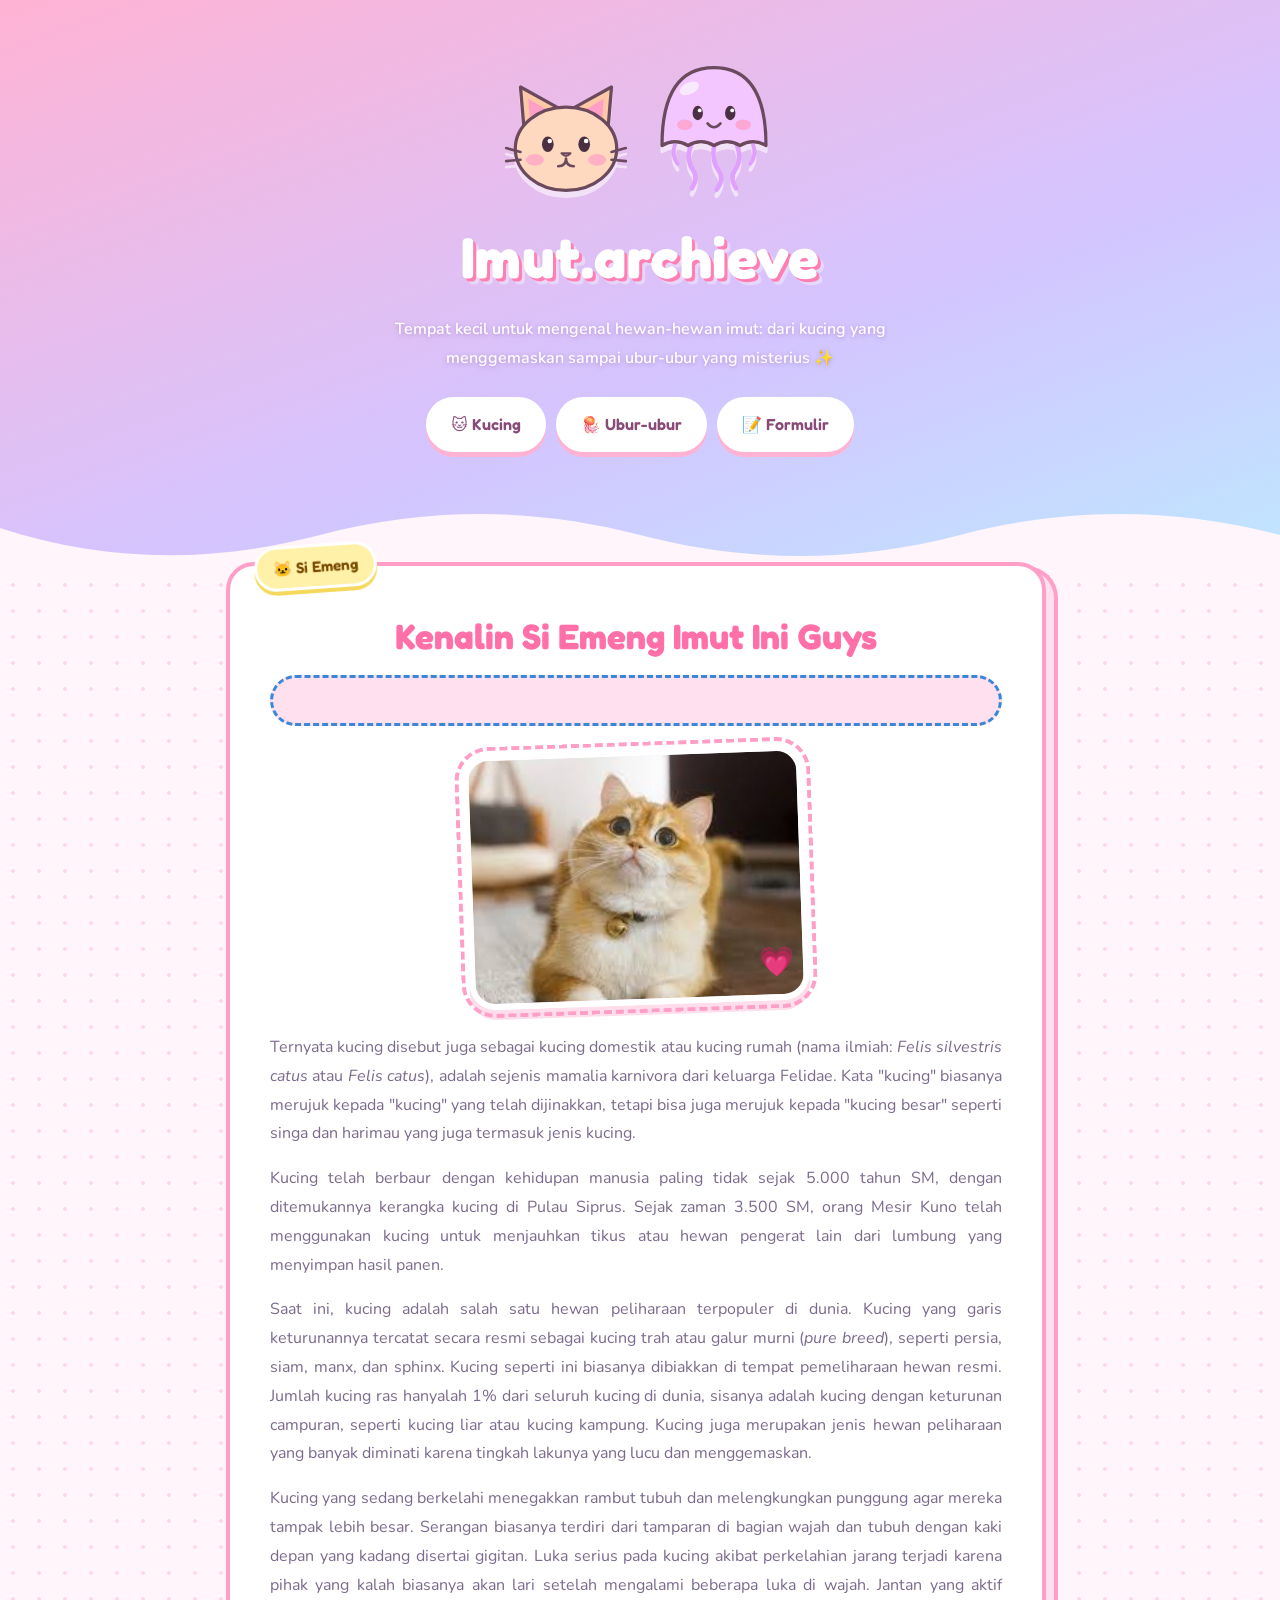
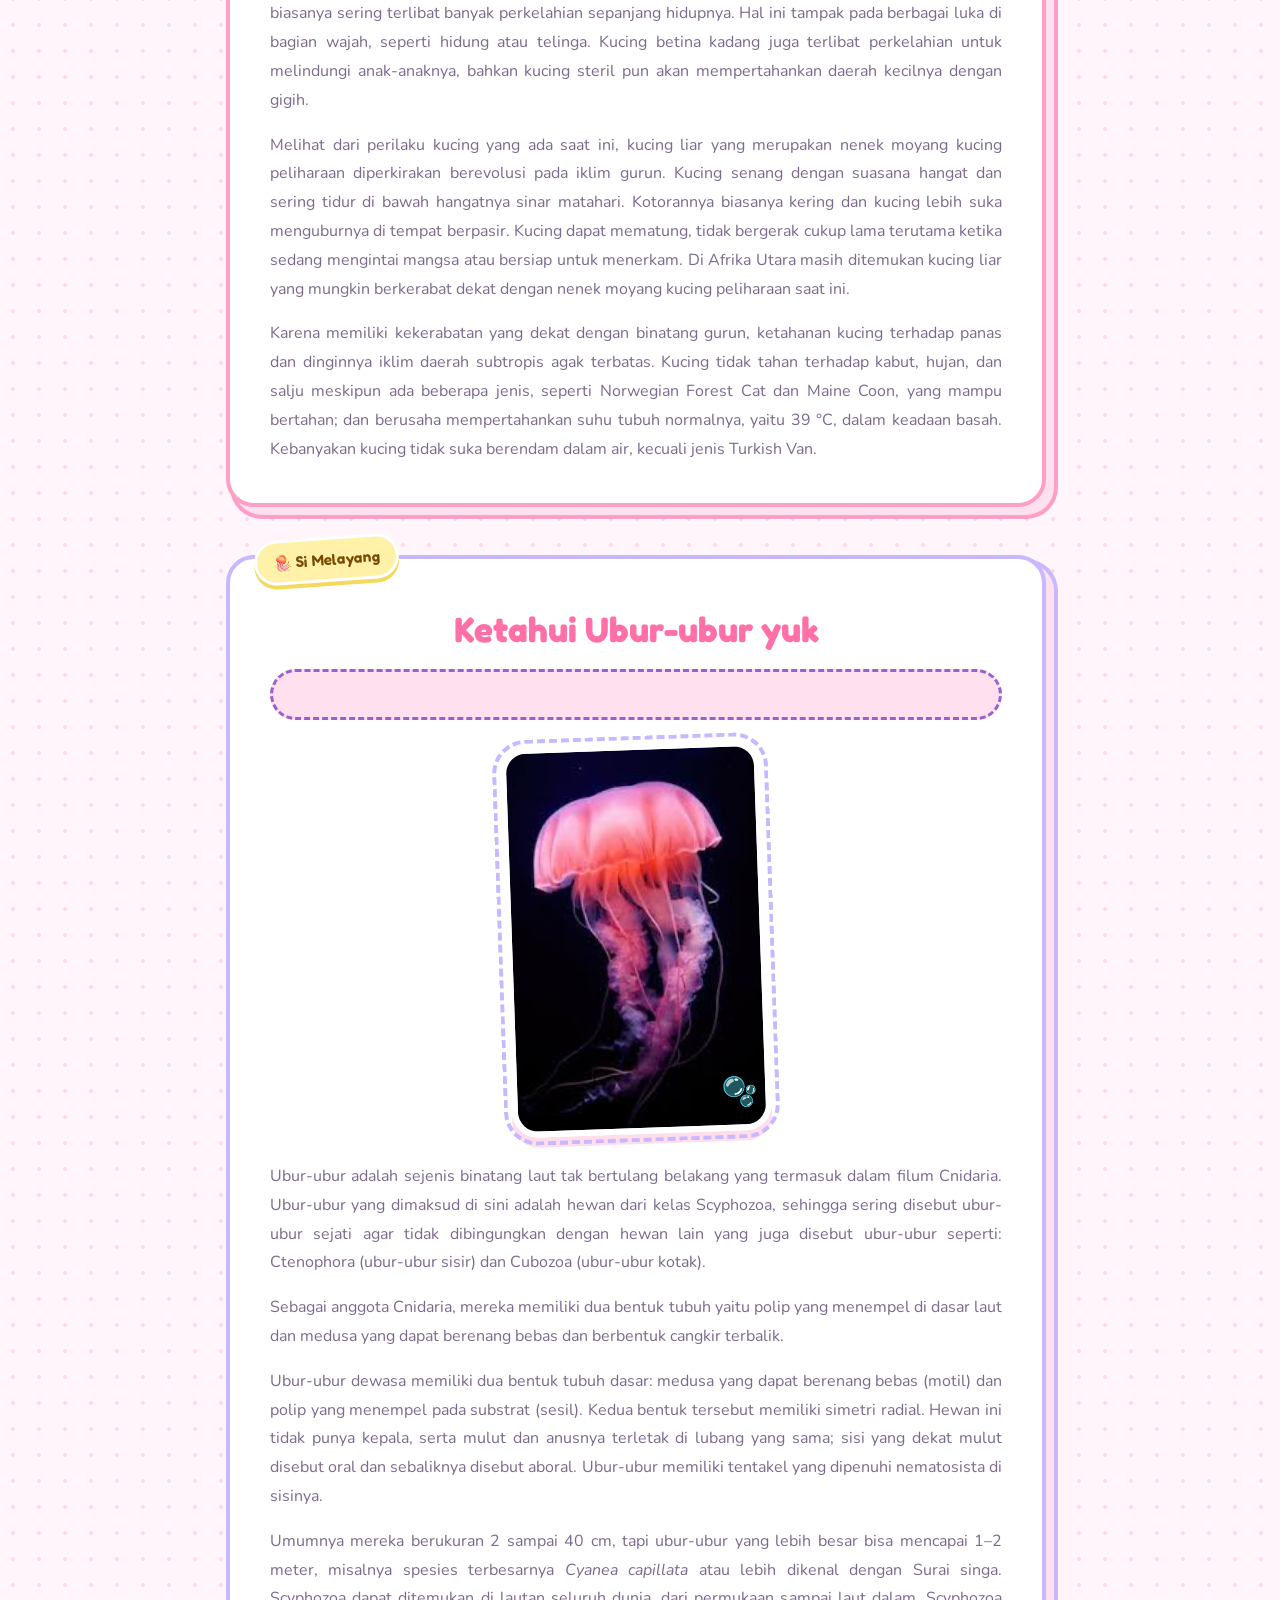
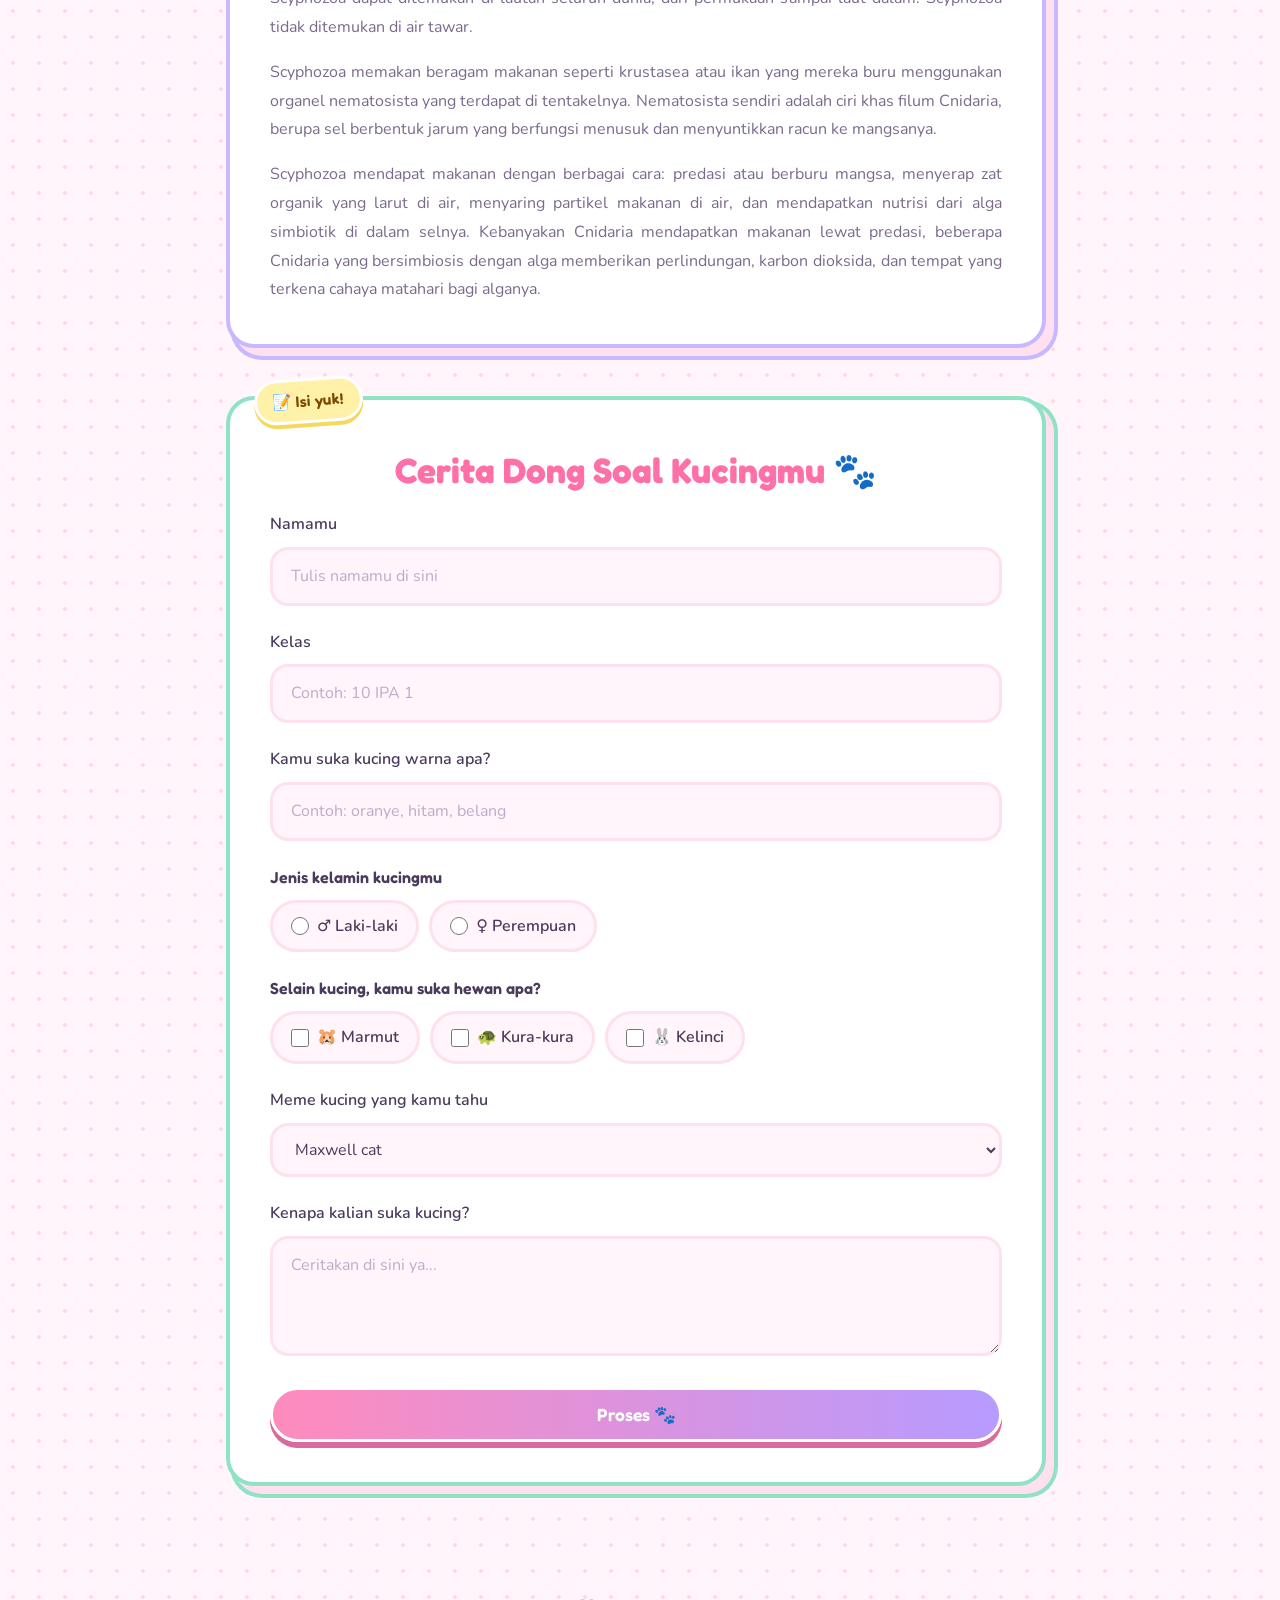
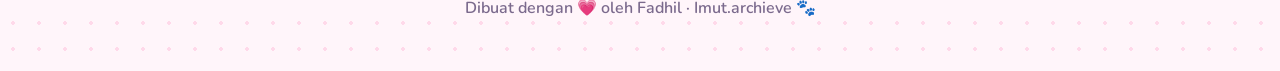
==== index.html @ 43abae55 "Rename index.html.html to index.html" ====
<!DOCTYPE html>
<html lang="id">
<head>
<meta charset="UTF-8">
<meta name="viewport" content="width=device-width, initial-scale=1">
<meta name="description" content="Kenalan dengan kucing dan ubur-ubur yang imut, plus formulir kecil tentang kucing favoritmu.">
<meta name="theme-color" content="#ff9ec7">
<title>Imut.archieve</title>

<link rel="preconnect" href="https://fonts.googleapis.com">
<link rel="preconnect" href="https://fonts.gstatic.com" crossorigin>
<link href="https://fonts.googleapis.com/css2?family=Fredoka:wght@400;500;600;700&family=Nunito:wght@400;600;700&display=swap" rel="stylesheet">

<style>
  /* ========== 1. WARNA PASTEL & PENGATURAN DASAR ========== */
  :root {
    --bg: #fff5fa;
    --dots: #ffd9ea;
    --card: #ffffff;
    --text: #4a3b5c;
    --muted: #7b6a8d;
    --pink: #ff9ec7;
    --pink-soft: #ffe0ee;
    --lavender: #c7b8ff;
    --mint: #b8f0dc;
    --sky: #bfe6ff;
    --yellow: #fff1a8;
    --accent: #ff6fa8;
    --radius: 28px;
  }

  /* Mode gelap yang tetap lembut */
  @media (prefers-color-scheme: dark) {
    :root {
      --bg: #231a33;
      --dots: #33264a;
      --card: #2e2342;
      --text: #fbeeff;
      --muted: #cdbde0;
      --pink-soft: #43305c;
    }
  }

  * { box-sizing: border-box; margin: 0; padding: 0; }
  html { scroll-behavior: smooth; }

  body {
    font-family: "Nunito", system-ui, -apple-system, "Segoe UI", Roboto, Arial, sans-serif;
    color: var(--text);
    line-height: 1.8;
    background-color: var(--bg);
    background-image: radial-gradient(var(--dots) 2px, transparent 2px);
    background-size: 26px 26px;
    -webkit-text-size-adjust: 100%;
    overflow-x: hidden;
  }

  img, svg { max-width: 100%; display: block; }

  h1, h2, h3, legend, .btn, .nav a {
    font-family: "Fredoka", "Nunito", system-ui, sans-serif;
  }

  /* ========== 2. HIASAN MELAYANG (emoji lucu di latar) ========== */
  .floaties { position: fixed; inset: 0; pointer-events: none; z-index: 0; overflow: hidden; }
  .floaties span {
    position: absolute;
    bottom: -60px;
    font-size: 1.6rem;
    opacity: .55;
    animation: rise 16s linear infinite;
  }
  .floaties span:nth-child(1) { left: 6%;  animation-delay: 0s;  }
  .floaties span:nth-child(2) { left: 22%; animation-delay: 4s;  font-size: 1.2rem; }
  .floaties span:nth-child(3) { left: 40%; animation-delay: 8s;  }
  .floaties span:nth-child(4) { left: 58%; animation-delay: 2s;  font-size: 1.1rem; }
  .floaties span:nth-child(5) { left: 76%; animation-delay: 6s;  }
  .floaties span:nth-child(6) { left: 92%; animation-delay: 10s; font-size: 1.3rem; }

  @keyframes rise {
    0%   { transform: translateY(0) rotate(0deg); }
    100% { transform: translateY(-115vh) rotate(25deg); }
  }

  /* ========== 3. HERO ========== */
  .hero {
    position: relative;
    z-index: 1;
    text-align: center;
    padding: 48px 20px 110px;
    background: linear-gradient(160deg, #ffb3d4 0%, #d4c4ff 60%, #bfe6ff 100%);
  }
  .hero .wave {
    position: absolute;
    left: 0; bottom: -1px;
    width: 100%;
    height: 70px;
    fill: var(--bg);
  }

  .mascots {
    display: flex;
    justify-content: center;
    align-items: flex-end;
    gap: 18px;
    margin-bottom: 8px;
  }
  .mascots svg { width: clamp(86px, 22vw, 130px); height: auto; filter: drop-shadow(0 6px 0 rgba(255,255,255,.55)); }
  .mascots .m-cat   { animation: bounce 2.4s ease-in-out infinite; }
  .mascots .m-jelly { animation: floaty 3.2s ease-in-out infinite; }

  .hero h1 {
    font-size: clamp(2.2rem, 8vw, 3.6rem);
    font-weight: 700;
    color: #fff;
    letter-spacing: .5px;
    text-shadow: 3px 3px 0 #ff7fb3, 6px 6px 0 rgba(255, 255, 255, .35);
  }
  .hero p {
    max-width: 520px;
    margin: 6px auto 24px;
    color: #fff;
    font-weight: 600;
    text-shadow: 0 1px 4px rgba(120, 60, 140, .35);
  }

  .nav { display: flex; gap: 10px; justify-content: center; flex-wrap: wrap; }
  .nav a {
    text-decoration: none;
    font-weight: 600;
    color: #8a4a78;
    background: #fff;
    padding: 10px 22px;
    border-radius: 999px;
    border: 3px solid #fff;
    box-shadow: 0 5px 0 #ffb3d4;
    transition: transform .15s, box-shadow .15s;
  }
  .nav a:hover  { transform: translateY(-3px) rotate(-2deg); box-shadow: 0 8px 0 #ffb3d4; }
  .nav a:active { transform: translateY(3px); box-shadow: 0 2px 0 #ffb3d4; }

  @keyframes bounce {
    0%, 100% { transform: translateY(0) rotate(-3deg); }
    50%      { transform: translateY(-14px) rotate(3deg); }
  }
  @keyframes floaty {
    0%, 100% { transform: translateY(0); }
    50%      { transform: translateY(-18px); }
  }

  /* ========== 4. KARTU ========== */
  main {
    position: relative;
    z-index: 1;
    max-width: 860px;
    margin: 0 auto;
    padding: 0 16px 40px;
  }

  .card {
    position: relative;
    background: var(--card);
    border: 4px solid var(--pink);
    border-radius: var(--radius);
    box-shadow: 8px 8px 0 var(--pink-soft), 8px 8px 0 4px var(--pink);
    padding: clamp(22px, 4vw, 40px);
    margin: 0 8px 48px 0;
    scroll-margin-top: 20px;
  }
  .card.lav  { border-color: var(--lavender); box-shadow: 8px 8px 0 var(--pink-soft), 8px 8px 0 4px var(--lavender); }
  .card.mint { border-color: #8fe3c4;        box-shadow: 8px 8px 0 var(--pink-soft), 8px 8px 0 4px #8fe3c4; }

  .badge {
    position: absolute;
    top: -22px; left: 24px;
    font-family: "Fredoka", sans-serif;
    font-weight: 600;
    font-size: .95rem;
    padding: 6px 16px;
    border-radius: 999px;
    color: #7a4a00;
    background: var(--yellow);
    border: 3px solid #fff;
    box-shadow: 0 4px 0 #f5d95c;
    transform: rotate(-4deg);
  }

  .card h2 {
    text-align: center;
    font-size: clamp(1.5rem, 5vw, 2.2rem);
    font-weight: 700;
    color: var(--accent);
    margin: 8px 0 16px;
    line-height: 1.3;
  }
  .card p { margin-bottom: 16px; color: var(--muted); text-align: justify; hyphens: auto; }
  .card p:last-child { margin-bottom: 0; }

  /* ========== 5. TEKS BERJALAN ========== */
  .ticker {
    overflow: hidden;
    white-space: nowrap;
    border-radius: 999px;
    padding: 8px 0;
    margin-bottom: 24px;
    font-weight: 700;
    border: 3px dashed currentColor;
    background: var(--pink-soft);
  }
  .ticker span { display: inline-block; padding-left: 100%; animation: scroll 14s linear infinite; }
  .ticker:hover span { animation-play-state: paused; }
  .ticker.blue   { color: #3a86d8; }
  .ticker.purple { color: #9a5fd0; }

  @keyframes scroll {
    from { transform: translateX(0); }
    to   { transform: translateX(-100%); }
  }

  /* ========== 6. FOTO HEWAN (selalu tampil) ========== */
  /* Foto asli ada di depan. Jika gagal dimuat, ilustrasi imut di belakangnya yang terlihat. */
  .photo-frame {
    position: relative;
    width: min(100%, 340px);
    aspect-ratio: 4 / 3;
    margin: 8px auto 28px;
    border-radius: 26px;
    border: 6px solid #fff;
    outline: 4px dashed var(--pink);
    outline-offset: 4px;
    background: linear-gradient(160deg, var(--pink-soft), #e6dcff);
    overflow: hidden;
    box-shadow: 0 10px 0 rgba(255, 158, 199, .35);
    transform: rotate(-2deg);
    transition: transform .3s;
  }
  .photo-frame:hover { transform: rotate(2deg) scale(1.04); }
  .photo-frame .fallback {
    position: absolute; inset: 0;
    display: grid; place-items: center;
    padding: 12px;
  }
  .photo-frame .fallback svg { width: 62%; height: auto; animation: floaty 3s ease-in-out infinite; }
  .photo-frame img {
    position: absolute; inset: 0;
    width: 100%; height: 100%;
    object-fit: cover;
    background: #fff;
  }
  .photo-frame.lav { outline-color: var(--lavender); }
  .photo-frame.tall { aspect-ratio: 2 / 3; width: min(100%, 260px); }

  .photo-frame .sticker {
    position: absolute;
    right: 8px; bottom: 6px;
    font-size: 1.8rem;
    z-index: 2;
    animation: bounce 2s ease-in-out infinite;
  }

  /* ========== 7. FORMULIR ========== */
  form { display: grid; gap: 22px; }
  fieldset { border: none; }
  label, legend { display: block; font-weight: 600; margin-bottom: 8px; color: var(--text); }

  input[type="text"], select, textarea {
    width: 100%;
    font: inherit;
    padding: 12px 18px;
    color: var(--text);
    background: var(--bg);
    border: 3px solid var(--pink-soft);
    border-radius: 18px;
    outline: none;
    transition: border-color .2s, box-shadow .2s, transform .2s;
  }
  input[type="text"]::placeholder, textarea::placeholder { color: #c0aacb; }
  input[type="text"]:focus, select:focus, textarea:focus {
    border-color: var(--pink);
    box-shadow: 0 0 0 5px rgba(255, 158, 199, .3);
    transform: scale(1.01);
  }
  textarea { min-height: 120px; resize: vertical; }

  .options { display: flex; flex-wrap: wrap; gap: 10px; }
  .options label {
    display: inline-flex;
    align-items: center;
    gap: 8px;
    margin: 0;
    padding: 9px 18px;
    font-weight: 600;
    cursor: pointer;
    border: 3px solid var(--pink-soft);
    border-radius: 999px;
    background: var(--bg);
    transition: border-color .2s, background .2s, transform .15s;
  }
  .options label:hover { border-color: var(--pink); transform: translateY(-2px); }
  .options label:has(input:checked) { background: var(--pink-soft); border-color: var(--pink); }
  .options input { accent-color: var(--accent); width: 18px; height: 18px; }

  .btn {
    font-size: 1.1rem;
    font-weight: 600;
    color: #fff;
    border: 3px solid #fff;
    cursor: pointer;
    padding: 14px 32px;
    border-radius: 999px;
    background: linear-gradient(90deg, #ff8bbd, #b79bff);
    box-shadow: 0 6px 0 #d96b9c;
    transition: transform .15s, box-shadow .15s;
  }
  .btn:hover  { transform: translateY(-3px); box-shadow: 0 9px 0 #d96b9c; }
  .btn:active { transform: translateY(4px);  box-shadow: 0 2px 0 #d96b9c; }

  .result {
    display: none;
    padding: 22px;
    border-radius: 22px;
    background: var(--yellow);
    color: #5a4300;
    border: 3px dashed #e8c93a;
  }
  .result.show { display: block; animation: pop .5s cubic-bezier(.3, 1.6, .5, 1); }
  .result h3 { margin-bottom: 8px; }
  .result li { margin-left: 22px; }

  @keyframes pop {
    from { opacity: 0; transform: scale(.8) rotate(-3deg); }
    to   { opacity: 1; transform: scale(1) rotate(0); }
  }

  /* ========== 8. FOOTER ========== */
  footer {
    position: relative; z-index: 1;
    text-align: center;
    padding: 20px 16px 48px;
    color: var(--muted);
    font-weight: 600;
  }

  /* ========== 9. ANIMASI SAAT SCROLL ========== */
  .reveal { opacity: 0; transform: translateY(40px) scale(.97); transition: opacity .7s ease, transform .7s cubic-bezier(.3, 1.4, .5, 1); }
  .reveal.visible { opacity: 1; transform: none; }

  /* ========== 10. RESPONSIF ========== */
  @media (max-width: 600px) {
    .card { margin-right: 6px; box-shadow: 5px 5px 0 var(--pink-soft), 5px 5px 0 4px var(--pink); }
    .card.lav  { box-shadow: 5px 5px 0 var(--pink-soft), 5px 5px 0 4px var(--lavender); }
    .card.mint { box-shadow: 5px 5px 0 var(--pink-soft), 5px 5px 0 4px #8fe3c4; }
    .card p { text-align: left; }
    .btn { width: 100%; }
    .hero { padding-bottom: 90px; }
  }

  @media (prefers-reduced-motion: reduce) {
    * { animation: none !important; transition: none !important; }
    .reveal { opacity: 1; transform: none; }
    .ticker span { padding-left: 0; }
    .floaties { display: none; }
  }
</style>
</head>

<body>

<!-- Hiasan melayang di latar -->
<div class="floaties" aria-hidden="true">
  <span>🐾</span><span>✨</span><span>🫧</span><span>💗</span><span>🐟</span><span>☁️</span>
</div>

<!-- ===== HERO ===== -->
<header class="hero">
  <div class="mascots" aria-hidden="true">
    <!-- Maskot kucing -->
    <svg class="m-cat" viewBox="0 0 200 190" xmlns="http://www.w3.org/2000/svg">
      <path d="M35 80 L30 20 L88 52 Z" fill="#ffc9a8" stroke="#6b4a5e" stroke-width="5" stroke-linejoin="round"/>
      <path d="M165 80 L170 20 L112 52 Z" fill="#ffc9a8" stroke="#6b4a5e" stroke-width="5" stroke-linejoin="round"/>
      <path d="M44 66 L42 38 L68 54 Z" fill="#ff9ec7"/>
      <path d="M156 66 L158 38 L132 54 Z" fill="#ff9ec7"/>
      <ellipse cx="100" cy="115" rx="78" ry="64" fill="#ffd9bf" stroke="#6b4a5e" stroke-width="5"/>
      <ellipse cx="72" cy="108" rx="9" ry="12" fill="#4a3042"/>
      <ellipse cx="128" cy="108" rx="9" ry="12" fill="#4a3042"/>
      <circle cx="75" cy="103" r="3.5" fill="#fff"/>
      <circle cx="131" cy="103" r="3.5" fill="#fff"/>
      <ellipse cx="52" cy="132" rx="14" ry="9" fill="#ff9ec7" opacity=".7"/>
      <ellipse cx="148" cy="132" rx="14" ry="9" fill="#ff9ec7" opacity=".7"/>
      <path d="M93 122 Q100 130 107 122 Z" fill="#ff7fa8" stroke="#6b4a5e" stroke-width="3" stroke-linejoin="round"/>
      <path d="M100 130 Q100 142 88 142 M100 130 Q100 142 112 142" fill="none" stroke="#6b4a5e" stroke-width="4" stroke-linecap="round"/>
      <path d="M30 120 L8 114 M30 132 L8 134 M170 120 L192 114 M170 132 L192 134" stroke="#6b4a5e" stroke-width="4" stroke-linecap="round"/>
    </svg>
    <!-- Maskot ubur-ubur -->
    <svg class="m-jelly" viewBox="0 0 200 230" xmlns="http://www.w3.org/2000/svg">
      <path d="M100 150 Q96 175 108 190 Q116 202 104 218" fill="none" stroke="#e0a0ff" stroke-width="7" stroke-linecap="round"/>
      <path d="M65 148 Q56 172 68 188 Q76 200 66 216" fill="none" stroke="#e0a0ff" stroke-width="7" stroke-linecap="round"/>
      <path d="M135 148 Q144 172 132 188 Q124 200 134 216" fill="none" stroke="#e0a0ff" stroke-width="7" stroke-linecap="round"/>
      <path d="M40 148 Q34 166 44 178" fill="none" stroke="#e0a0ff" stroke-width="6" stroke-linecap="round"/>
      <path d="M160 148 Q166 166 156 178" fill="none" stroke="#e0a0ff" stroke-width="6" stroke-linecap="round"/>
      <path d="M20 150 Q20 30 100 30 Q180 30 180 150 Q160 138 140 150 Q120 138 100 150 Q80 138 60 150 Q40 138 20 150 Z"
            fill="#f3c6ff" stroke="#6b4a5e" stroke-width="5" stroke-linejoin="round"/>
      <ellipse cx="62" cy="62" rx="16" ry="9" fill="#fff" opacity=".6" transform="rotate(-25 62 62)"/>
      <ellipse cx="75" cy="100" rx="8" ry="11" fill="#4a3042"/>
      <ellipse cx="125" cy="100" rx="8" ry="11" fill="#4a3042"/>
      <circle cx="78" cy="96" r="3" fill="#fff"/>
      <circle cx="128" cy="96" r="3" fill="#fff"/>
      <ellipse cx="55" cy="118" rx="12" ry="8" fill="#ff9ec7" opacity=".75"/>
      <ellipse cx="145" cy="118" rx="12" ry="8" fill="#ff9ec7" opacity=".75"/>
      <path d="M90 116 Q100 128 110 116" fill="none" stroke="#6b4a5e" stroke-width="4" stroke-linecap="round"/>
    </svg>
  </div>

  <h1>Imut.archieve</h1>
  <p>Tempat kecil untuk mengenal hewan-hewan imut: dari kucing yang menggemaskan sampai ubur-ubur yang misterius ✨</p>

  <nav class="nav" aria-label="Navigasi">
    <a href="#kucing">🐱 Kucing</a>
    <a href="#ubur">🪼 Ubur-ubur</a>
    <a href="#form">📝 Formulir</a>
  </nav>

  <svg class="wave" viewBox="0 0 1440 100" preserveAspectRatio="none" aria-hidden="true">
    <path d="M0,50 C120,100 240,100 360,60 C480,20 600,20 720,60 C840,100 960,100 1080,60 C1200,20 1320,20 1440,60 L1440,100 L0,100 Z"/>
  </svg>
</header>

<main>

  <!-- ===== BAGIAN KUCING ===== -->
  <section class="card reveal" id="kucing">
    <span class="badge">🐱 Si Emeng</span>
    <h2>Kenalin Si Emeng Imut Ini Guys</h2>

    <div class="ticker blue">
      <span>BTW kucing itu kenapa imut yaa :3</span>
    </div>

    <figure class="photo-frame">
      <!-- Ilustrasi cadangan: tampil kalau foto gagal ditampilkan -->
      <div class="fallback" aria-hidden="true">
        <svg viewBox="0 0 200 190" xmlns="http://www.w3.org/2000/svg">
          <path d="M35 80 L30 20 L88 52 Z" fill="#ffc9a8" stroke="#6b4a5e" stroke-width="5" stroke-linejoin="round"/>
          <path d="M165 80 L170 20 L112 52 Z" fill="#ffc9a8" stroke="#6b4a5e" stroke-width="5" stroke-linejoin="round"/>
          <ellipse cx="100" cy="115" rx="78" ry="64" fill="#ffd9bf" stroke="#6b4a5e" stroke-width="5"/>
          <ellipse cx="72" cy="108" rx="9" ry="12" fill="#4a3042"/>
          <ellipse cx="128" cy="108" rx="9" ry="12" fill="#4a3042"/>
          <ellipse cx="52" cy="132" rx="14" ry="9" fill="#ff9ec7" opacity=".7"/>
          <ellipse cx="148" cy="132" rx="14" ry="9" fill="#ff9ec7" opacity=".7"/>
          <path d="M93 122 Q100 130 107 122 Z" fill="#ff7fa8" stroke="#6b4a5e" stroke-width="3" stroke-linejoin="round"/>
          <path d="M100 130 Q100 142 88 142 M100 130 Q100 142 112 142" fill="none" stroke="#6b4a5e" stroke-width="4" stroke-linecap="round"/>
        </svg>
      </div>
      <img loading="lazy" alt="Foto kucing imut"
           src="[data-uri]"
           onerror="this.style.display='none'">
      <span class="sticker" aria-hidden="true">💗</span>
    </figure>

    <p>Ternyata kucing disebut juga sebagai kucing domestik atau kucing rumah (nama ilmiah: <em>Felis silvestris catus</em> atau <em>Felis catus</em>), adalah sejenis mamalia karnivora dari keluarga Felidae. Kata "kucing" biasanya merujuk kepada "kucing" yang telah dijinakkan, tetapi bisa juga merujuk kepada "kucing besar" seperti singa dan harimau yang juga termasuk jenis kucing.</p>

    <p>Kucing telah berbaur dengan kehidupan manusia paling tidak sejak 5.000 tahun SM, dengan ditemukannya kerangka kucing di Pulau Siprus. Sejak zaman 3.500 SM, orang Mesir Kuno telah menggunakan kucing untuk menjauhkan tikus atau hewan pengerat lain dari lumbung yang menyimpan hasil panen.</p>

    <p>Saat ini, kucing adalah salah satu hewan peliharaan terpopuler di dunia. Kucing yang garis keturunannya tercatat secara resmi sebagai kucing trah atau galur murni (<em>pure breed</em>), seperti persia, siam, manx, dan sphinx. Kucing seperti ini biasanya dibiakkan di tempat pemeliharaan hewan resmi. Jumlah kucing ras hanyalah 1% dari seluruh kucing di dunia, sisanya adalah kucing dengan keturunan campuran, seperti kucing liar atau kucing kampung. Kucing juga merupakan jenis hewan peliharaan yang banyak diminati karena tingkah lakunya yang lucu dan menggemaskan.</p>

    <p>Kucing yang sedang berkelahi menegakkan rambut tubuh dan melengkungkan punggung agar mereka tampak lebih besar. Serangan biasanya terdiri dari tamparan di bagian wajah dan tubuh dengan kaki depan yang kadang disertai gigitan. Luka serius pada kucing akibat perkelahian jarang terjadi karena pihak yang kalah biasanya akan lari setelah mengalami beberapa luka di wajah. Jantan yang aktif biasanya sering terlibat banyak perkelahian sepanjang hidupnya. Hal ini tampak pada berbagai luka di bagian wajah, seperti hidung atau telinga. Kucing betina kadang juga terlibat perkelahian untuk melindungi anak-anaknya, bahkan kucing steril pun akan mempertahankan daerah kecilnya dengan gigih.</p>

    <p>Melihat dari perilaku kucing yang ada saat ini, kucing liar yang merupakan nenek moyang kucing peliharaan diperkirakan berevolusi pada iklim gurun. Kucing senang dengan suasana hangat dan sering tidur di bawah hangatnya sinar matahari. Kotorannya biasanya kering dan kucing lebih suka menguburnya di tempat berpasir. Kucing dapat mematung, tidak bergerak cukup lama terutama ketika sedang mengintai mangsa atau bersiap untuk menerkam. Di Afrika Utara masih ditemukan kucing liar yang mungkin berkerabat dekat dengan nenek moyang kucing peliharaan saat ini.</p>

    <p>Karena memiliki kekerabatan yang dekat dengan binatang gurun, ketahanan kucing terhadap panas dan dinginnya iklim daerah subtropis agak terbatas. Kucing tidak tahan terhadap kabut, hujan, dan salju meskipun ada beberapa jenis, seperti Norwegian Forest Cat dan Maine Coon, yang mampu bertahan; dan berusaha mempertahankan suhu tubuh normalnya, yaitu 39 °C, dalam keadaan basah. Kebanyakan kucing tidak suka berendam dalam air, kecuali jenis Turkish Van.</p>
  </section>

  <!-- ===== BAGIAN UBUR-UBUR ===== -->
  <section class="card lav reveal" id="ubur">
    <span class="badge">🪼 Si Melayang</span>
    <h2>Ketahui Ubur-ubur yuk</h2>

    <div class="ticker purple">
      <span>bicara tentang ubur-ubur jadi ingat spongebob :0</span>
    </div>

    <figure class="photo-frame lav tall">
      <!-- Ilustrasi cadangan -->
      <div class="fallback" aria-hidden="true">
        <svg viewBox="0 0 200 230" xmlns="http://www.w3.org/2000/svg">
          <path d="M100 150 Q96 175 108 190 Q116 202 104 218" fill="none" stroke="#e0a0ff" stroke-width="7" stroke-linecap="round"/>
          <path d="M65 148 Q56 172 68 188 Q76 200 66 216" fill="none" stroke="#e0a0ff" stroke-width="7" stroke-linecap="round"/>
          <path d="M135 148 Q144 172 132 188 Q124 200 134 216" fill="none" stroke="#e0a0ff" stroke-width="7" stroke-linecap="round"/>
          <path d="M20 150 Q20 30 100 30 Q180 30 180 150 Q160 138 140 150 Q120 138 100 150 Q80 138 60 150 Q40 138 20 150 Z"
                fill="#f3c6ff" stroke="#6b4a5e" stroke-width="5" stroke-linejoin="round"/>
          <ellipse cx="75" cy="100" rx="8" ry="11" fill="#4a3042"/>
          <ellipse cx="125" cy="100" rx="8" ry="11" fill="#4a3042"/>
          <ellipse cx="55" cy="118" rx="12" ry="8" fill="#ff9ec7" opacity=".75"/>
          <ellipse cx="145" cy="118" rx="12" ry="8" fill="#ff9ec7" opacity=".75"/>
          <path d="M90 116 Q100 128 110 116" fill="none" stroke="#6b4a5e" stroke-width="4" stroke-linecap="round"/>
        </svg>
      </div>
      <img loading="lazy" alt="Foto ubur-ubur"
           src="[data-uri]"
           onerror="this.style.display='none'">
      <span class="sticker" aria-hidden="true">🫧</span>
    </figure>

    <p>Ubur-ubur adalah sejenis binatang laut tak bertulang belakang yang termasuk dalam filum Cnidaria. Ubur-ubur yang dimaksud di sini adalah hewan dari kelas Scyphozoa, sehingga sering disebut ubur-ubur sejati agar tidak dibingungkan dengan hewan lain yang juga disebut ubur-ubur seperti: Ctenophora (ubur-ubur sisir) dan Cubozoa (ubur-ubur kotak).</p>

    <p>Sebagai anggota Cnidaria, mereka memiliki dua bentuk tubuh yaitu polip yang menempel di dasar laut dan medusa yang dapat berenang bebas dan berbentuk cangkir terbalik.</p>

    <p>Ubur-ubur dewasa memiliki dua bentuk tubuh dasar: medusa yang dapat berenang bebas (motil) dan polip yang menempel pada substrat (sesil). Kedua bentuk tersebut memiliki simetri radial. Hewan ini tidak punya kepala, serta mulut dan anusnya terletak di lubang yang sama; sisi yang dekat mulut disebut oral dan sebaliknya disebut aboral. Ubur-ubur memiliki tentakel yang dipenuhi nematosista di sisinya.</p>

    <p>Umumnya mereka berukuran 2 sampai 40 cm, tapi ubur-ubur yang lebih besar bisa mencapai 1–2 meter, misalnya spesies terbesarnya <em>Cyanea capillata</em> atau lebih dikenal dengan Surai singa. Scyphozoa dapat ditemukan di lautan seluruh dunia, dari permukaan sampai laut dalam. Scyphozoa tidak ditemukan di air tawar.</p>

    <p>Scyphozoa memakan beragam makanan seperti krustasea atau ikan yang mereka buru menggunakan organel nematosista yang terdapat di tentakelnya. Nematosista sendiri adalah ciri khas filum Cnidaria, berupa sel berbentuk jarum yang berfungsi menusuk dan menyuntikkan racun ke mangsanya.</p>

    <p>Scyphozoa mendapat makanan dengan berbagai cara: predasi atau berburu mangsa, menyerap zat organik yang larut di air, menyaring partikel makanan di air, dan mendapatkan nutrisi dari alga simbiotik di dalam selnya. Kebanyakan Cnidaria mendapatkan makanan lewat predasi, beberapa Cnidaria yang bersimbiosis dengan alga memberikan perlindungan, karbon dioksida, dan tempat yang terkena cahaya matahari bagi alganya.</p>
  </section>

  <!-- ===== FORMULIR ===== -->
  <section class="card mint reveal" id="form">
    <span class="badge">📝 Isi yuk!</span>
    <h2>Cerita Dong Soal Kucingmu 🐾</h2>

    <form id="formKucing">
      <div>
        <label for="nama">Namamu</label>
        <input type="text" id="nama" name="nama" placeholder="Tulis namamu di sini" autocomplete="name" required>
      </div>

      <div>
        <label for="kelas">Kelas</label>
        <input type="text" id="kelas" name="kelas" placeholder="Contoh: 10 IPA 1">
      </div>

      <div>
        <label for="warna">Kamu suka kucing warna apa?</label>
        <input type="text" id="warna" name="warna" placeholder="Contoh: oranye, hitam, belang">
      </div>

      <fieldset>
        <legend>Jenis kelamin kucingmu</legend>
        <div class="options">
          <label><input type="radio" name="jk" value="Laki-laki"> ♂ Laki-laki</label>
          <label><input type="radio" name="jk" value="Perempuan"> ♀ Perempuan</label>
        </div>
      </fieldset>

      <fieldset>
        <legend>Selain kucing, kamu suka hewan apa?</legend>
        <div class="options">
          <label><input type="checkbox" name="hewan" value="Marmut"> 🐹 Marmut</label>
          <label><input type="checkbox" name="hewan" value="Kura-kura"> 🐢 Kura-kura</label>
          <label><input type="checkbox" name="hewan" value="Kelinci"> 🐰 Kelinci</label>
        </div>
      </fieldset>

      <div>
        <label for="meme">Meme kucing yang kamu tahu</label>
        <select id="meme" name="meme">
          <option>Maxwell cat</option>
          <option>Uuu iiia iu</option>
          <option>Kucing Hitler</option>
          <option>Uncle Bao cat smile</option>
        </select>
      </div>

      <div>
        <label for="alasan">Kenapa kalian suka kucing?</label>
        <textarea id="alasan" name="alasan" placeholder="Ceritakan di sini ya..."></textarea>
      </div>

      <button type="submit" class="btn">Proses 🐾</button>

      <div class="result" id="hasil" role="status" aria-live="polite"></div>
    </form>
  </section>

</main>

<footer>
  Dibuat dengan 💗 oleh Fadhil &middot; Imut.archieve 🐾
</footer>

<script>
  // ===== Animasi muncul saat di-scroll =====
  const items = document.querySelectorAll('.reveal');
  if ('IntersectionObserver' in window) {
    const observer = new IntersectionObserver((entries) => {
      entries.forEach(entry => {
        if (entry.isIntersecting) {
          entry.target.classList.add('visible');
          observer.unobserve(entry.target);
        }
      });
    }, { threshold: 0.1 });
    items.forEach(el => observer.observe(el));
  } else {
    items.forEach(el => el.classList.add('visible')); // browser lama
  }

  // ===== Formulir: tampilkan ringkasan jawaban (tanpa server) =====
  const form = document.getElementById('formKucing');
  const hasil = document.getElementById('hasil');

  // Mengubah teks jadi aman untuk ditampilkan
  const aman = (teks) => {
    const div = document.createElement('div');
    div.textContent = teks;
    return div.innerHTML;
  };

  form.addEventListener('submit', (e) => {
    e.preventDefault();
    const data = new FormData(form);
    const hewan = data.getAll('hewan').join(', ') || '-';

    hasil.innerHTML = `
      <h3>Makasih ya, ${aman(data.get('nama'))}! 🎉</h3>
      <ul>
        <li>Kelas: ${aman(data.get('kelas') || '-')}</li>
        <li>Warna kucing favorit: ${aman(data.get('warna') || '-')}</li>
        <li>Jenis kelamin kucing: ${aman(data.get('jk') || '-')}</li>
        <li>Hewan lain yang disuka: ${aman(hewan)}</li>
        <li>Meme favorit: ${aman(data.get('meme'))}</li>
        <li>Alasan suka kucing: ${aman(data.get('alasan') || '-')}</li>
      </ul>`;
    hasil.classList.add('show');
    hasil.scrollIntoView({ behavior: 'smooth', block: 'nearest' });
  });
</script>

</body>
</html>
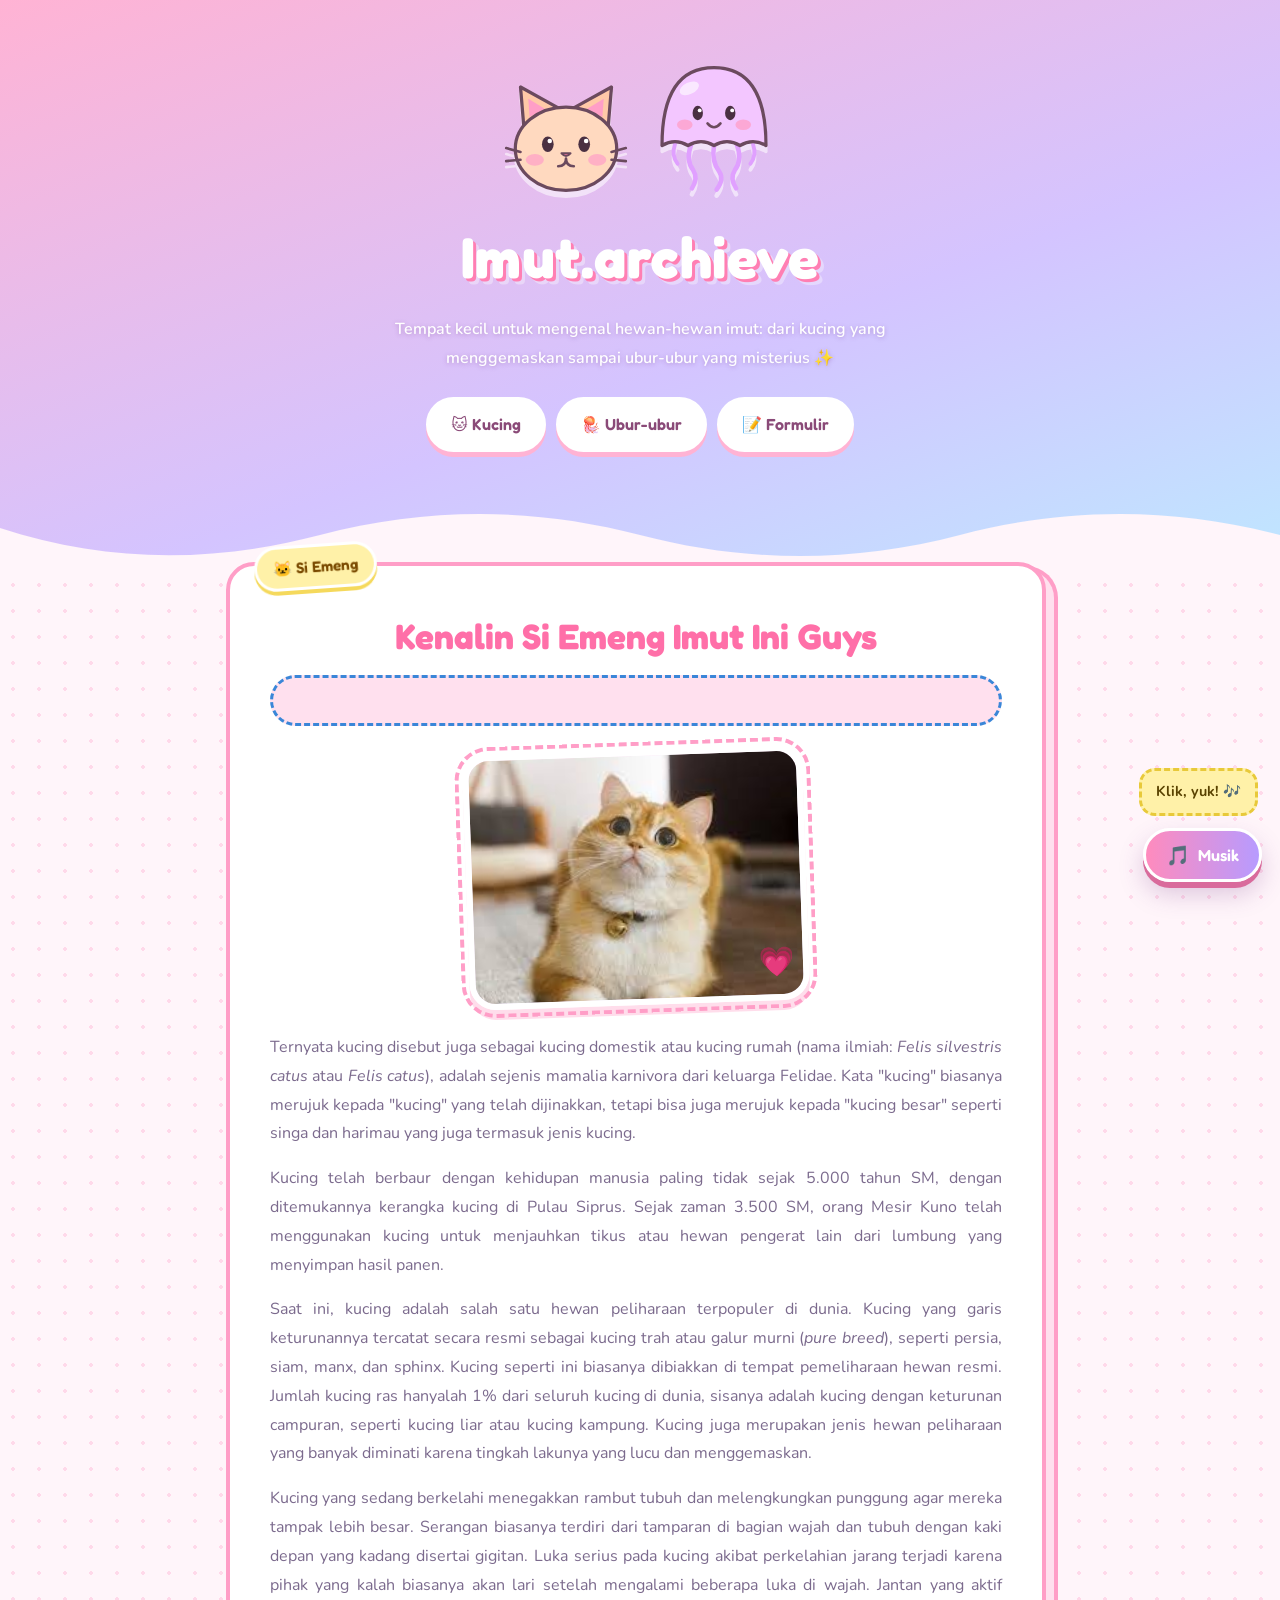
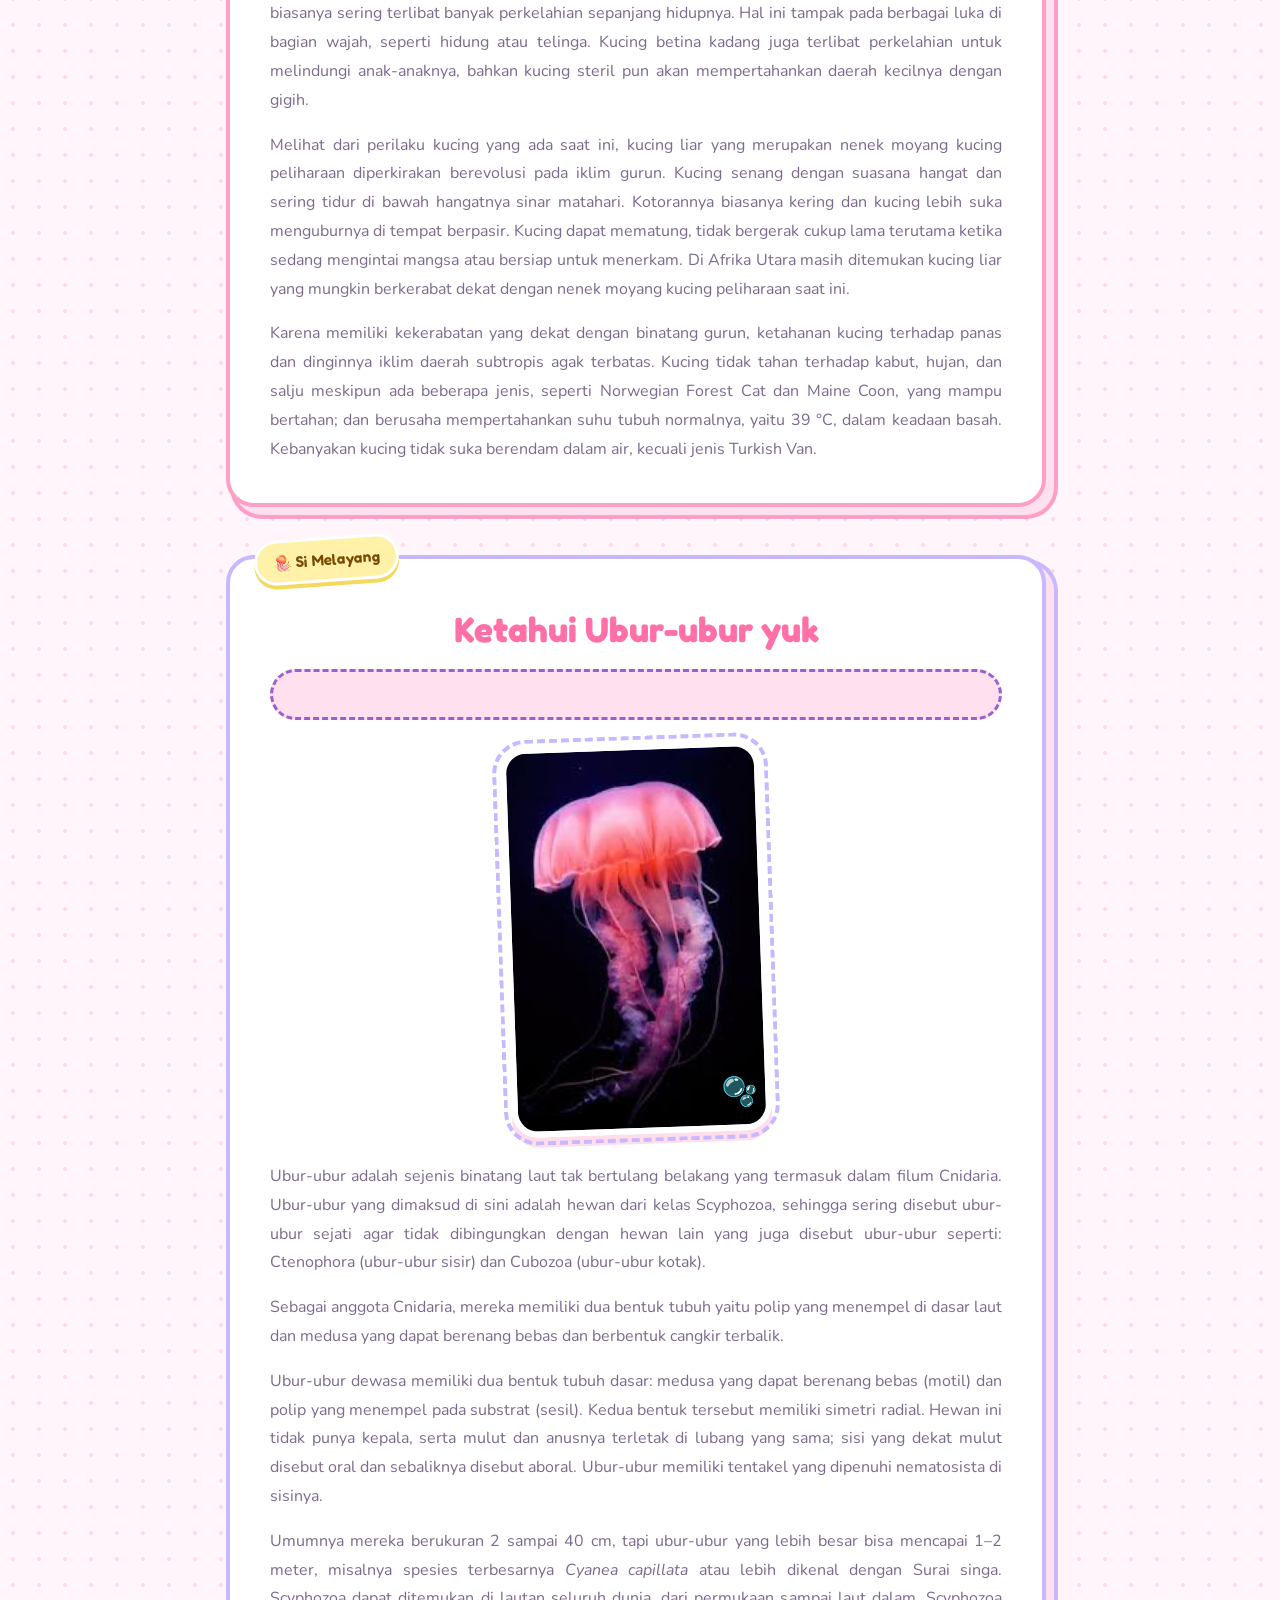
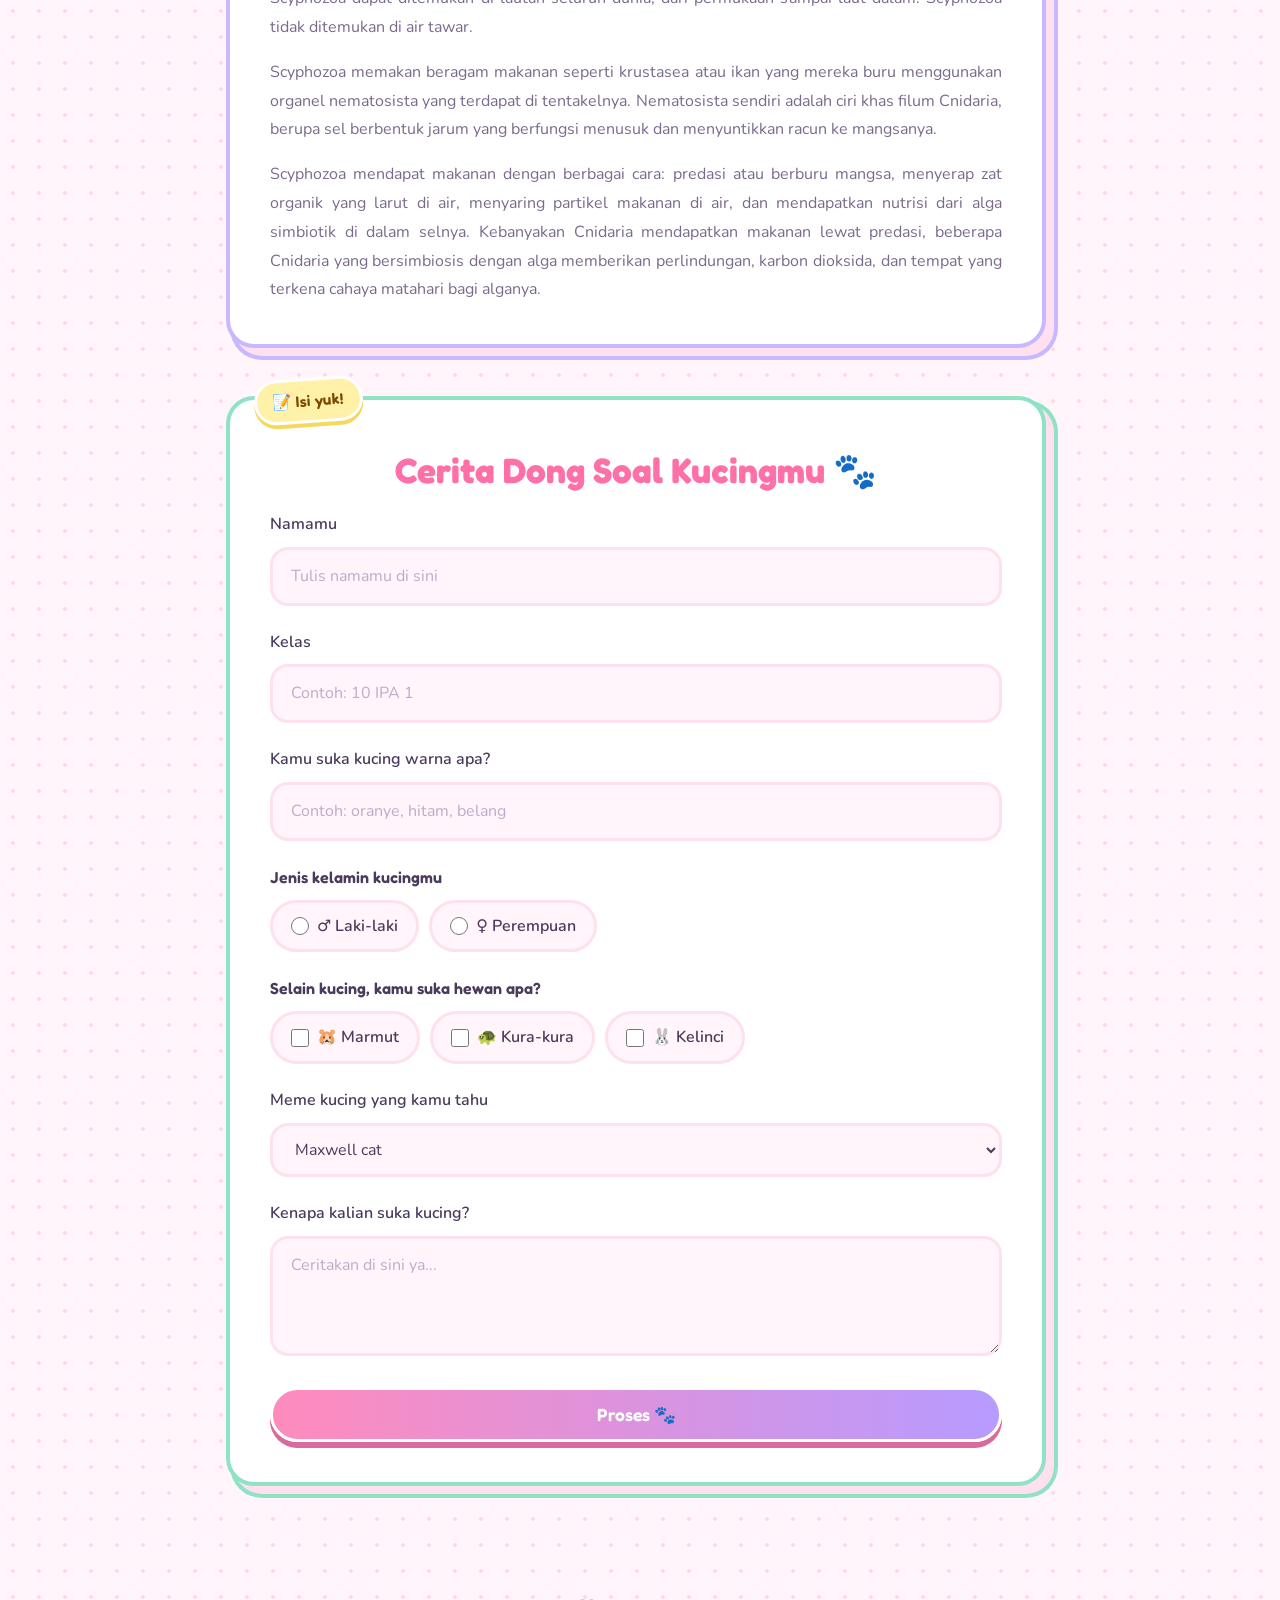
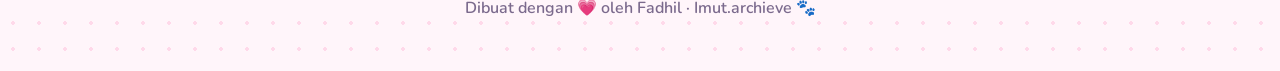
==== commit 3a36724d: "Update print statement from 'Hello' to 'Goodbye'" ====
--- a/index.html
+++ b/index.html
@@ -353,6 +353,48 @@
     .card p { text-align: left; }
     .btn { width: 100%; }
     .hero { padding-bottom: 90px; }
+  }
+
+
+  /* ========== 11. TOMBOL MUSIK ========== */
+  .music-btn {
+    position: fixed;
+    right: 18px; bottom: 18px;
+    z-index: 50;
+    display: flex; align-items: center; gap: 8px;
+    font-family: "Fredoka", sans-serif;
+    font-size: 1rem; font-weight: 600;
+    color: #fff;
+    cursor: pointer;
+    padding: 12px 20px;
+    border-radius: 999px;
+    border: 3px solid #fff;
+    background: linear-gradient(90deg, #ff8bbd, #b79bff);
+    box-shadow: 0 6px 0 #d96b9c, 0 12px 24px rgba(120, 60, 140, .25);
+    transition: transform .15s, box-shadow .15s;
+  }
+  .music-btn:hover  { transform: translateY(-3px); box-shadow: 0 9px 0 #d96b9c, 0 14px 26px rgba(120, 60, 140, .3); }
+  .music-btn:active { transform: translateY(4px);  box-shadow: 0 2px 0 #d96b9c; }
+  .music-btn .note { display: inline-block; font-size: 1.2rem; }
+  .music-btn.playing .note { animation: bounce 1s ease-in-out infinite; }
+  .music-hint {
+    position: fixed;
+    right: 22px; bottom: 84px;
+    z-index: 50;
+    background: var(--yellow);
+    color: #5a4300;
+    font-weight: 700;
+    font-size: .9rem;
+    padding: 8px 14px;
+    border-radius: 16px;
+    border: 3px dashed #e8c93a;
+    animation: floaty 2.4s ease-in-out infinite;
+    transition: opacity .4s;
+  }
+  .music-hint.hide { opacity: 0; pointer-events: none; }
+  @media (max-width: 600px) {
+    .music-btn { right: 12px; bottom: 12px; padding: 10px 16px; }
+    .music-hint { right: 14px; bottom: 70px; }
   }
 
   @media (prefers-reduced-motion: reduce) {
@@ -579,6 +621,12 @@
   Dibuat dengan 💗 oleh Fadhil &middot; Imut.archieve 🐾
 </footer>
 
+<!-- Tombol musik -->
+<div class="music-hint" id="musicHint" aria-hidden="true">Klik, yuk! 🎶</div>
+<button type="button" class="music-btn" id="musicBtn" aria-pressed="false" aria-label="Putar musik">
+  <span class="note" aria-hidden="true">🎵</span><span id="musicLabel">Musik</span>
+</button>
+
 <script>
   // ===== Animasi muncul saat di-scroll =====
   const items = document.querySelectorAll('.reveal');
@@ -625,6 +673,104 @@
     hasil.classList.add('show');
     hasil.scrollIntoView({ behavior: 'smooth', block: 'nearest' });
   });
+
+  // ===== Musik kotak musik imut (dibuat dengan Web Audio, tanpa file lagu) =====
+  (function () {
+    const btn = document.getElementById('musicBtn');
+    const label = document.getElementById('musicLabel');
+    const hint = document.getElementById('musicHint');
+    const AC = window.AudioContext || window.webkitAudioContext;
+    if (!AC) { btn.style.display = 'none'; hint.style.display = 'none'; return; }
+
+    // Frekuensi nada (Hz)
+    const N = { C3:130.81, F3:174.61, G3:196.00, A3:220.00,
+                A4:440.00, B4:493.88, C5:523.25, D5:587.33, E5:659.25, G5:783.99, A5:880.00 };
+
+    // 1 bar = 8 not (per 1/8). null = jeda. Progresi akor: C - Am - F - G
+    const bars = [
+      { bass: 'C3', m: ['E5','G5','E5','D5','C5','D5','E5',null] },
+      { bass: 'A3', m: ['C5','E5','C5','A4','C5','E5','D5',null] },
+      { bass: 'F3', m: ['A5','G5','E5','G5','A5','G5','E5',null] },
+      { bass: 'G3', m: ['D5','E5','D5','C5','D5','E5','D5',null] },
+      { bass: 'C3', m: ['G5','E5','G5','A5','G5','E5','D5','C5'] },
+      { bass: 'A3', m: ['E5','C5','E5','G5','E5','C5','A4',null] },
+      { bass: 'F3', m: ['A5','A5','G5','E5','G5','E5','D5','C5'] },
+      { bass: 'G3', m: ['D5','B4','D5','E5','D5','C5','D5',null] },
+    ];
+
+    const BPM = 96;
+    const step = 60 / BPM / 2;       // durasi satu not 1/8
+    let ctx, master, timer, nextTime = 0, stepIdx = 0, playing = false;
+
+    function tone(freq, t, dur, vol, type) {
+      const o = ctx.createOscillator();
+      const g = ctx.createGain();
+      o.type = type;
+      o.frequency.value = freq;
+      g.gain.setValueAtTime(0.0001, t);
+      g.gain.exponentialRampToValueAtTime(vol, t + 0.012);
+      g.gain.exponentialRampToValueAtTime(0.0001, t + dur);
+      o.connect(g); g.connect(master);
+      o.start(t); o.stop(t + dur + 0.05);
+    }
+
+    function schedule() {
+      while (nextTime < ctx.currentTime + 0.25) {
+        const bar = bars[Math.floor(stepIdx / 8) % bars.length];
+        const pos = stepIdx % 8;
+        const note = bar.m[pos];
+        if (note) {
+          tone(N[note], nextTime, 0.9, 0.22, 'triangle');   // melodi kotak musik
+          tone(N[note] * 2, nextTime, 0.35, 0.05, 'sine');  // kilau tipis di atasnya
+        }
+        if (pos === 0 || pos === 4) tone(N[bar.bass], nextTime, 1.3, 0.2, 'sine'); // bass lembut
+        nextTime += step;
+        stepIdx++;
+      }
+    }
+
+    function start() {
+      if (!ctx) {
+        ctx = new AC();
+        master = ctx.createGain();
+        master.gain.value = 0.5;
+        const lp = ctx.createBiquadFilter();           // pelembut suara
+        lp.type = 'lowpass'; lp.frequency.value = 3200;
+        master.connect(lp); lp.connect(ctx.destination);
+      }
+      ctx.resume();
+      nextTime = ctx.currentTime + 0.08;
+      timer = setInterval(schedule, 40);
+      playing = true;
+      setUI();
+    }
+
+    function stop() {
+      clearInterval(timer);
+      playing = false;
+      if (ctx) ctx.suspend();
+      setUI();
+    }
+
+    function setUI() {
+      btn.classList.toggle('playing', playing);
+      btn.setAttribute('aria-pressed', playing);
+      btn.setAttribute('aria-label', playing ? 'Matikan musik' : 'Putar musik');
+      label.textContent = playing ? 'Matikan' : 'Musik';
+      hint.classList.add('hide');
+    }
+
+    btn.addEventListener('click', () => (playing ? stop() : start()));
+
+    // Hemat baterai: jeda saat tab disembunyikan, lanjut saat dibuka lagi
+    document.addEventListener('visibilitychange', () => {
+      if (!ctx || !playing) return;
+      if (document.hidden) { clearInterval(timer); ctx.suspend(); }
+      else { ctx.resume(); nextTime = ctx.currentTime + 0.08; timer = setInterval(schedule, 40); }
+    });
+
+    setTimeout(() => hint.classList.add('hide'), 9000);
+  })();
 </script>
 
 </body>
